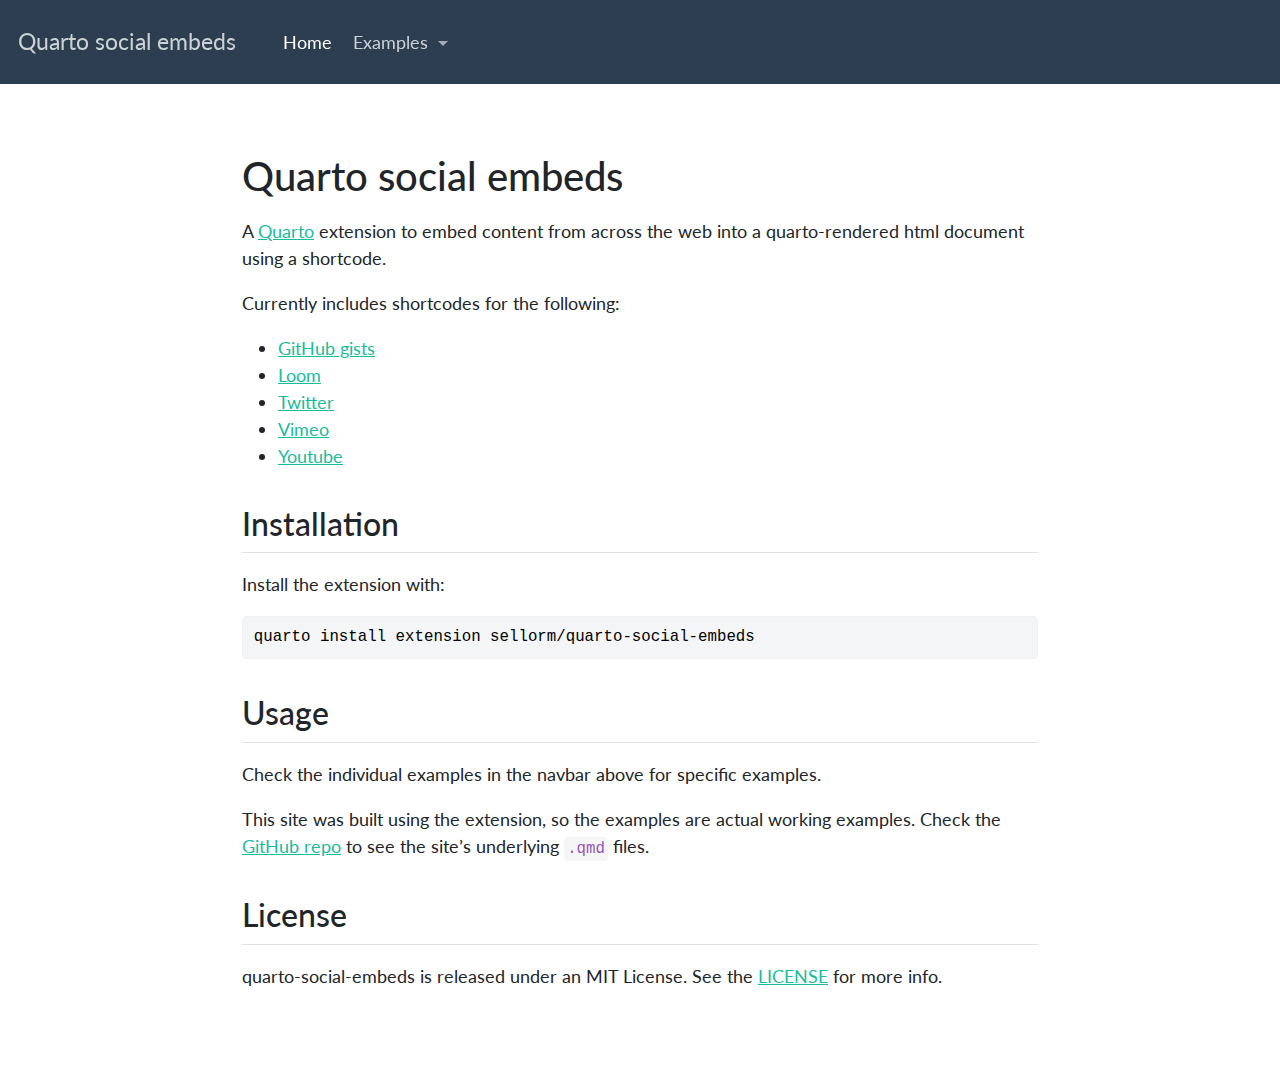
==== index.html @ ee484987 "Built site for gh-pages" ====
<!DOCTYPE html>
<html xmlns="http://www.w3.org/1999/xhtml" lang="en" xml:lang="en"><head>

<meta charset="utf-8">
<meta name="generator" content="quarto-1.2.269">

<meta name="viewport" content="width=device-width, initial-scale=1.0, user-scalable=yes">


<title>Quarto social embeds</title>
<style>
code{white-space: pre-wrap;}
span.smallcaps{font-variant: small-caps;}
div.columns{display: flex; gap: min(4vw, 1.5em);}
div.column{flex: auto; overflow-x: auto;}
div.hanging-indent{margin-left: 1.5em; text-indent: -1.5em;}
ul.task-list{list-style: none;}
ul.task-list li input[type="checkbox"] {
  width: 0.8em;
  margin: 0 0.8em 0.2em -1.6em;
  vertical-align: middle;
}
pre > code.sourceCode { white-space: pre; position: relative; }
pre > code.sourceCode > span { display: inline-block; line-height: 1.25; }
pre > code.sourceCode > span:empty { height: 1.2em; }
.sourceCode { overflow: visible; }
code.sourceCode > span { color: inherit; text-decoration: inherit; }
div.sourceCode { margin: 1em 0; }
pre.sourceCode { margin: 0; }
@media screen {
div.sourceCode { overflow: auto; }
}
@media print {
pre > code.sourceCode { white-space: pre-wrap; }
pre > code.sourceCode > span { text-indent: -5em; padding-left: 5em; }
}
pre.numberSource code
  { counter-reset: source-line 0; }
pre.numberSource code > span
  { position: relative; left: -4em; counter-increment: source-line; }
pre.numberSource code > span > a:first-child::before
  { content: counter(source-line);
    position: relative; left: -1em; text-align: right; vertical-align: baseline;
    border: none; display: inline-block;
    -webkit-touch-callout: none; -webkit-user-select: none;
    -khtml-user-select: none; -moz-user-select: none;
    -ms-user-select: none; user-select: none;
    padding: 0 4px; width: 4em;
    color: #aaaaaa;
  }
pre.numberSource { margin-left: 3em; border-left: 1px solid #aaaaaa;  padding-left: 4px; }
div.sourceCode
  {   }
@media screen {
pre > code.sourceCode > span > a:first-child::before { text-decoration: underline; }
}
code span.al { color: #ff0000; font-weight: bold; } /* Alert */
code span.an { color: #60a0b0; font-weight: bold; font-style: italic; } /* Annotation */
code span.at { color: #7d9029; } /* Attribute */
code span.bn { color: #40a070; } /* BaseN */
code span.bu { color: #008000; } /* BuiltIn */
code span.cf { color: #007020; font-weight: bold; } /* ControlFlow */
code span.ch { color: #4070a0; } /* Char */
code span.cn { color: #880000; } /* Constant */
code span.co { color: #60a0b0; font-style: italic; } /* Comment */
code span.cv { color: #60a0b0; font-weight: bold; font-style: italic; } /* CommentVar */
code span.do { color: #ba2121; font-style: italic; } /* Documentation */
code span.dt { color: #902000; } /* DataType */
code span.dv { color: #40a070; } /* DecVal */
code span.er { color: #ff0000; font-weight: bold; } /* Error */
code span.ex { } /* Extension */
code span.fl { color: #40a070; } /* Float */
code span.fu { color: #06287e; } /* Function */
code span.im { color: #008000; font-weight: bold; } /* Import */
code span.in { color: #60a0b0; font-weight: bold; font-style: italic; } /* Information */
code span.kw { color: #007020; font-weight: bold; } /* Keyword */
code span.op { color: #666666; } /* Operator */
code span.ot { color: #007020; } /* Other */
code span.pp { color: #bc7a00; } /* Preprocessor */
code span.sc { color: #4070a0; } /* SpecialChar */
code span.ss { color: #bb6688; } /* SpecialString */
code span.st { color: #4070a0; } /* String */
code span.va { color: #19177c; } /* Variable */
code span.vs { color: #4070a0; } /* VerbatimString */
code span.wa { color: #60a0b0; font-weight: bold; font-style: italic; } /* Warning */
</style>


<script src="site_libs/quarto-nav/quarto-nav.js"></script>
<script src="site_libs/quarto-nav/headroom.min.js"></script>
<script src="site_libs/clipboard/clipboard.min.js"></script>
<script src="site_libs/quarto-search/autocomplete.umd.js"></script>
<script src="site_libs/quarto-search/fuse.min.js"></script>
<script src="site_libs/quarto-search/quarto-search.js"></script>
<meta name="quarto:offset" content="./">
<script src="site_libs/quarto-html/quarto.js"></script>
<script src="site_libs/quarto-html/popper.min.js"></script>
<script src="site_libs/quarto-html/tippy.umd.min.js"></script>
<script src="site_libs/quarto-html/anchor.min.js"></script>
<link href="site_libs/quarto-html/tippy.css" rel="stylesheet">
<link href="site_libs/quarto-html/quarto-syntax-highlighting.css" rel="stylesheet" id="quarto-text-highlighting-styles">
<script src="site_libs/bootstrap/bootstrap.min.js"></script>
<link href="site_libs/bootstrap/bootstrap-icons.css" rel="stylesheet">
<link href="site_libs/bootstrap/bootstrap.min.css" rel="stylesheet" id="quarto-bootstrap" data-mode="light">
<script id="quarto-search-options" type="application/json">{
  "location": "navbar",
  "copy-button": false,
  "collapse-after": 3,
  "panel-placement": "end",
  "type": "overlay",
  "limit": 20,
  "language": {
    "search-no-results-text": "No results",
    "search-matching-documents-text": "matching documents",
    "search-copy-link-title": "Copy link to search",
    "search-hide-matches-text": "Hide additional matches",
    "search-more-match-text": "more match in this document",
    "search-more-matches-text": "more matches in this document",
    "search-clear-button-title": "Clear",
    "search-detached-cancel-button-title": "Cancel",
    "search-submit-button-title": "Submit"
  }
}</script>


<link rel="stylesheet" href="styles.css">
</head>

<body class="nav-fixed fullcontent">

<div id="quarto-search-results"></div>
  <header id="quarto-header" class="headroom fixed-top">
    <nav class="navbar navbar-expand-lg navbar-dark ">
      <div class="navbar-container container-fluid">
      <div class="navbar-brand-container">
    <a class="navbar-brand" href="./index.html">
    <span class="navbar-title">Quarto social embeds</span>
    </a>
  </div>
          <button class="navbar-toggler" type="button" data-bs-toggle="collapse" data-bs-target="#navbarCollapse" aria-controls="navbarCollapse" aria-expanded="false" aria-label="Toggle navigation" onclick="if (window.quartoToggleHeadroom) { window.quartoToggleHeadroom(); }">
  <span class="navbar-toggler-icon"></span>
</button>
          <div class="collapse navbar-collapse" id="navbarCollapse">
            <ul class="navbar-nav navbar-nav-scroll me-auto">
  <li class="nav-item">
    <a class="nav-link active" href="./index.html" aria-current="page">
 <span class="menu-text">Home</span></a>
  </li>  
  <li class="nav-item dropdown ">
    <a class="nav-link dropdown-toggle" href="#" id="nav-menu-examples" role="button" data-bs-toggle="dropdown" aria-expanded="false">
 <span class="menu-text">Examples</span>
    </a>
    <ul class="dropdown-menu" aria-labelledby="nav-menu-examples">    
        <li>
    <a class="dropdown-item" href="./examples/gists.html">
 <span class="dropdown-text">GitHub gists</span></a>
  </li>  
        <li>
    <a class="dropdown-item" href="./examples/loom.html">
 <span class="dropdown-text">Loom</span></a>
  </li>  
        <li>
    <a class="dropdown-item" href="./examples/twitter.html">
 <span class="dropdown-text">Twitter</span></a>
  </li>  
        <li>
    <a class="dropdown-item" href="./examples/vimeo.html">
 <span class="dropdown-text">Vimeo</span></a>
  </li>  
        <li>
    <a class="dropdown-item" href="./examples/youtube.html">
 <span class="dropdown-text">Youtube</span></a>
  </li>  
    </ul>
  </li>
</ul>
            <ul class="navbar-nav navbar-nav-scroll ms-auto">
  <li class="nav-item compact">
    <a class="nav-link" href="https://twitter.com/sellorm"><i class="bi bi-twitter" role="img" aria-label="sellorm Twitter">
</i> 
 <span class="menu-text"></span></a>
  </li>  
  <li class="nav-item compact">
    <a class="nav-link" href="https://github.com/sellorm/quarto-social-embeds"><i class="bi bi-github" role="img" aria-label="GitHub">
</i> 
 <span class="menu-text"></span></a>
  </li>  
</ul>
              <div id="quarto-search" class="" title="Search"></div>
          </div> <!-- /navcollapse -->
      </div> <!-- /container-fluid -->
    </nav>
</header>
<!-- content -->
<div id="quarto-content" class="quarto-container page-columns page-rows-contents page-layout-article page-navbar">
<!-- sidebar -->
<!-- margin-sidebar -->
    
<!-- main -->
<main class="content" id="quarto-document-content">



<section id="quarto-social-embeds" class="level1">
<h1>Quarto social embeds</h1>
<p>A <a href="https://quarto.org">Quarto</a> extension to embed content from across the web into a quarto-rendered html document using a shortcode.</p>
<p>Currently includes shortcodes for the following:</p>
<ul>
<li><a href="./examples/gists.html">GitHub gists</a></li>
<li><a href="./examples/loom.html">Loom</a></li>
<li><a href="./examples/twitter.html">Twitter</a></li>
<li><a href="./examples/vimeo.html">Vimeo</a></li>
<li><a href="./examples/youtube.html">Youtube</a></li>
</ul>
<section id="installation" class="level2">
<h2 class="anchored" data-anchor-id="installation">Installation</h2>
<p>Install the extension with:</p>
<div class="sourceCode" id="cb1"><pre class="sourceCode bash code-with-copy"><code class="sourceCode bash"><span id="cb1-1"><a href="#cb1-1" aria-hidden="true" tabindex="-1"></a><span class="ex">quarto</span> install extension sellorm/quarto-social-embeds</span></code><button title="Copy to Clipboard" class="code-copy-button"><i class="bi"></i></button></pre></div>
</section>
<section id="usage" class="level2">
<h2 class="anchored" data-anchor-id="usage">Usage</h2>
<p>Check the individual examples in the navbar above for specific examples.</p>
<p>This site was built using the extension, so the examples are actual working examples. Check the <a href="https://quarto.org/sellorm/quarto-social-embeds">GitHub repo</a> to see the site’s underlying <code>.qmd</code> files.</p>
</section>
<section id="license" class="level2">
<h2 class="anchored" data-anchor-id="license">License</h2>
<p>quarto-social-embeds is released under an MIT License. See the <a href="https://github.com/sellorm/quarto-social-embeds/blob/main/LICENSE">LICENSE</a> for more info.</p>


</section>
</section>

</main> <!-- /main -->
<script id="quarto-html-after-body" type="application/javascript">
window.document.addEventListener("DOMContentLoaded", function (event) {
  const toggleBodyColorMode = (bsSheetEl) => {
    const mode = bsSheetEl.getAttribute("data-mode");
    const bodyEl = window.document.querySelector("body");
    if (mode === "dark") {
      bodyEl.classList.add("quarto-dark");
      bodyEl.classList.remove("quarto-light");
    } else {
      bodyEl.classList.add("quarto-light");
      bodyEl.classList.remove("quarto-dark");
    }
  }
  const toggleBodyColorPrimary = () => {
    const bsSheetEl = window.document.querySelector("link#quarto-bootstrap");
    if (bsSheetEl) {
      toggleBodyColorMode(bsSheetEl);
    }
  }
  toggleBodyColorPrimary();  
  const icon = "";
  const anchorJS = new window.AnchorJS();
  anchorJS.options = {
    placement: 'right',
    icon: icon
  };
  anchorJS.add('.anchored');
  const clipboard = new window.ClipboardJS('.code-copy-button', {
    target: function(trigger) {
      return trigger.previousElementSibling;
    }
  });
  clipboard.on('success', function(e) {
    // button target
    const button = e.trigger;
    // don't keep focus
    button.blur();
    // flash "checked"
    button.classList.add('code-copy-button-checked');
    var currentTitle = button.getAttribute("title");
    button.setAttribute("title", "Copied!");
    let tooltip;
    if (window.bootstrap) {
      button.setAttribute("data-bs-toggle", "tooltip");
      button.setAttribute("data-bs-placement", "left");
      button.setAttribute("data-bs-title", "Copied!");
      tooltip = new bootstrap.Tooltip(button, 
        { trigger: "manual", 
          customClass: "code-copy-button-tooltip",
          offset: [0, -8]});
      tooltip.show();    
    }
    setTimeout(function() {
      if (tooltip) {
        tooltip.hide();
        button.removeAttribute("data-bs-title");
        button.removeAttribute("data-bs-toggle");
        button.removeAttribute("data-bs-placement");
      }
      button.setAttribute("title", currentTitle);
      button.classList.remove('code-copy-button-checked');
    }, 1000);
    // clear code selection
    e.clearSelection();
  });
  function tippyHover(el, contentFn) {
    const config = {
      allowHTML: true,
      content: contentFn,
      maxWidth: 500,
      delay: 100,
      arrow: false,
      appendTo: function(el) {
          return el.parentElement;
      },
      interactive: true,
      interactiveBorder: 10,
      theme: 'quarto',
      placement: 'bottom-start'
    };
    window.tippy(el, config); 
  }
  const noterefs = window.document.querySelectorAll('a[role="doc-noteref"]');
  for (var i=0; i<noterefs.length; i++) {
    const ref = noterefs[i];
    tippyHover(ref, function() {
      // use id or data attribute instead here
      let href = ref.getAttribute('data-footnote-href') || ref.getAttribute('href');
      try { href = new URL(href).hash; } catch {}
      const id = href.replace(/^#\/?/, "");
      const note = window.document.getElementById(id);
      return note.innerHTML;
    });
  }
  const findCites = (el) => {
    const parentEl = el.parentElement;
    if (parentEl) {
      const cites = parentEl.dataset.cites;
      if (cites) {
        return {
          el,
          cites: cites.split(' ')
        };
      } else {
        return findCites(el.parentElement)
      }
    } else {
      return undefined;
    }
  };
  var bibliorefs = window.document.querySelectorAll('a[role="doc-biblioref"]');
  for (var i=0; i<bibliorefs.length; i++) {
    const ref = bibliorefs[i];
    const citeInfo = findCites(ref);
    if (citeInfo) {
      tippyHover(citeInfo.el, function() {
        var popup = window.document.createElement('div');
        citeInfo.cites.forEach(function(cite) {
          var citeDiv = window.document.createElement('div');
          citeDiv.classList.add('hanging-indent');
          citeDiv.classList.add('csl-entry');
          var biblioDiv = window.document.getElementById('ref-' + cite);
          if (biblioDiv) {
            citeDiv.innerHTML = biblioDiv.innerHTML;
          }
          popup.appendChild(citeDiv);
        });
        return popup.innerHTML;
      });
    }
  }
});
</script>
</div> <!-- /content -->



</body></html>
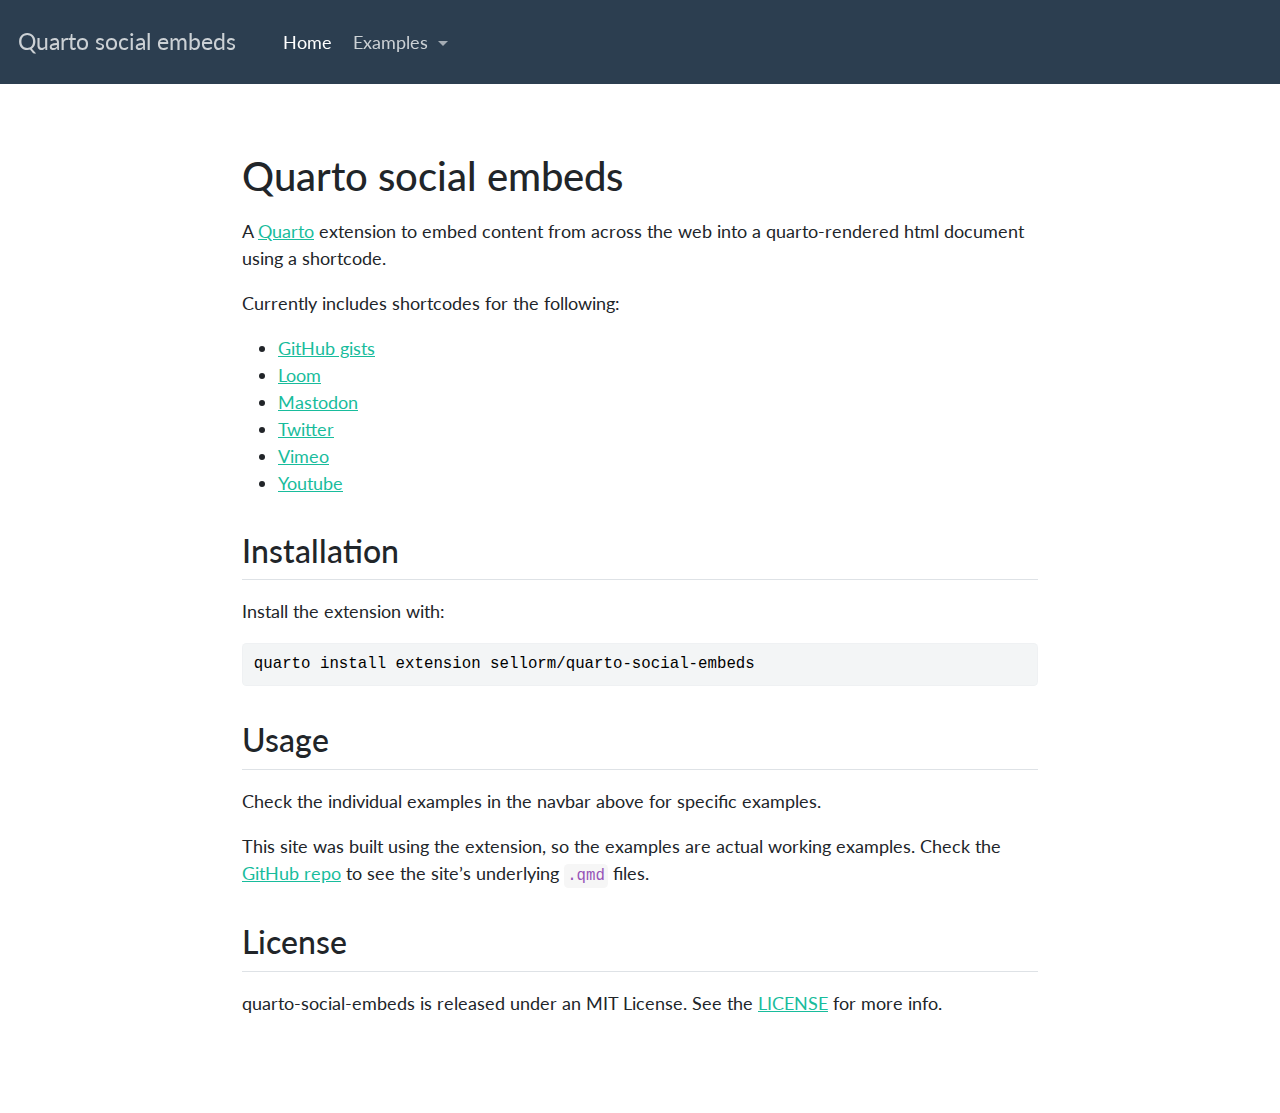
==== commit 8caac051: "Built site for gh-pages" ====
--- a/index.html
+++ b/index.html
@@ -2,7 +2,7 @@
 <html xmlns="http://www.w3.org/1999/xhtml" lang="en" xml:lang="en"><head>
 
 <meta charset="utf-8">
-<meta name="generator" content="quarto-1.2.269">
+<meta name="generator" content="quarto-1.2.280">
 
 <meta name="viewport" content="width=device-width, initial-scale=1.0, user-scalable=yes">
 
@@ -160,6 +160,10 @@
  <span class="dropdown-text">Loom</span></a>
   </li>  
         <li>
+    <a class="dropdown-item" href="./examples/mastodon.html">
+ <span class="dropdown-text">Mastodon</span></a>
+  </li>  
+        <li>
     <a class="dropdown-item" href="./examples/twitter.html">
  <span class="dropdown-text">Twitter</span></a>
   </li>  
@@ -176,7 +180,7 @@
 </ul>
             <ul class="navbar-nav navbar-nav-scroll ms-auto">
   <li class="nav-item compact">
-    <a class="nav-link" href="https://twitter.com/sellorm"><i class="bi bi-twitter" role="img" aria-label="sellorm Twitter">
+    <a class="nav-link" href="https://mastodon.social/@sellorm"><i class="bi bi-mastodon" role="img" aria-label="sellorm Mastodon">
 </i> 
  <span class="menu-text"></span></a>
   </li>  
@@ -208,6 +212,7 @@
 <ul>
 <li><a href="./examples/gists.html">GitHub gists</a></li>
 <li><a href="./examples/loom.html">Loom</a></li>
+<li><a href="./examples/mastodon.html">Mastodon</a></li>
 <li><a href="./examples/twitter.html">Twitter</a></li>
 <li><a href="./examples/vimeo.html">Vimeo</a></li>
 <li><a href="./examples/youtube.html">Youtube</a></li>
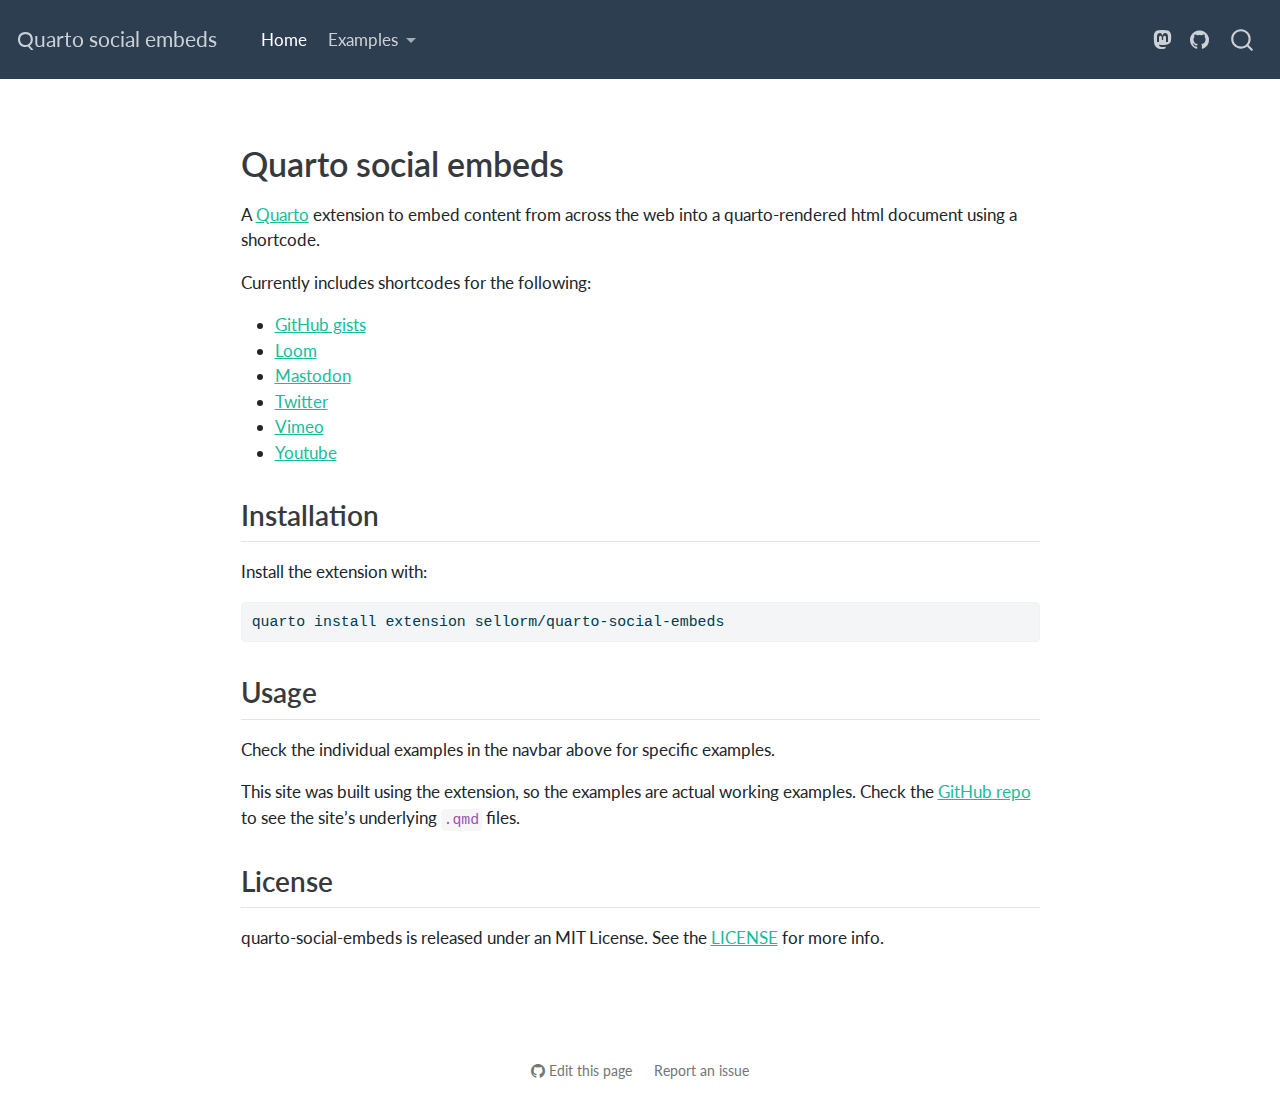
==== commit bcd461a3: "Built site for gh-pages" ====
--- a/index.html
+++ b/index.html
@@ -2,7 +2,7 @@
 <html xmlns="http://www.w3.org/1999/xhtml" lang="en" xml:lang="en"><head>
 
 <meta charset="utf-8">
-<meta name="generator" content="quarto-1.2.280">
+<meta name="generator" content="quarto-1.3.450">
 
 <meta name="viewport" content="width=device-width, initial-scale=1.0, user-scalable=yes">
 
@@ -17,9 +17,10 @@
 ul.task-list{list-style: none;}
 ul.task-list li input[type="checkbox"] {
   width: 0.8em;
-  margin: 0 0.8em 0.2em -1.6em;
+  margin: 0 0.8em 0.2em -1em; /* quarto-specific, see https://github.com/quarto-dev/quarto-cli/issues/4556 */ 
   vertical-align: middle;
 }
+/* CSS for syntax highlighting */
 pre > code.sourceCode { white-space: pre; position: relative; }
 pre > code.sourceCode > span { display: inline-block; line-height: 1.25; }
 pre > code.sourceCode > span:empty { height: 1.2em; }
@@ -46,43 +47,13 @@
     -khtml-user-select: none; -moz-user-select: none;
     -ms-user-select: none; user-select: none;
     padding: 0 4px; width: 4em;
-    color: #aaaaaa;
-  }
-pre.numberSource { margin-left: 3em; border-left: 1px solid #aaaaaa;  padding-left: 4px; }
+  }
+pre.numberSource { margin-left: 3em;  padding-left: 4px; }
 div.sourceCode
   {   }
 @media screen {
 pre > code.sourceCode > span > a:first-child::before { text-decoration: underline; }
 }
-code span.al { color: #ff0000; font-weight: bold; } /* Alert */
-code span.an { color: #60a0b0; font-weight: bold; font-style: italic; } /* Annotation */
-code span.at { color: #7d9029; } /* Attribute */
-code span.bn { color: #40a070; } /* BaseN */
-code span.bu { color: #008000; } /* BuiltIn */
-code span.cf { color: #007020; font-weight: bold; } /* ControlFlow */
-code span.ch { color: #4070a0; } /* Char */
-code span.cn { color: #880000; } /* Constant */
-code span.co { color: #60a0b0; font-style: italic; } /* Comment */
-code span.cv { color: #60a0b0; font-weight: bold; font-style: italic; } /* CommentVar */
-code span.do { color: #ba2121; font-style: italic; } /* Documentation */
-code span.dt { color: #902000; } /* DataType */
-code span.dv { color: #40a070; } /* DecVal */
-code span.er { color: #ff0000; font-weight: bold; } /* Error */
-code span.ex { } /* Extension */
-code span.fl { color: #40a070; } /* Float */
-code span.fu { color: #06287e; } /* Function */
-code span.im { color: #008000; font-weight: bold; } /* Import */
-code span.in { color: #60a0b0; font-weight: bold; font-style: italic; } /* Information */
-code span.kw { color: #007020; font-weight: bold; } /* Keyword */
-code span.op { color: #666666; } /* Operator */
-code span.ot { color: #007020; } /* Other */
-code span.pp { color: #bc7a00; } /* Preprocessor */
-code span.sc { color: #4070a0; } /* SpecialChar */
-code span.ss { color: #bb6688; } /* SpecialString */
-code span.st { color: #4070a0; } /* String */
-code span.va { color: #19177c; } /* Variable */
-code span.vs { color: #4070a0; } /* VerbatimString */
-code span.wa { color: #60a0b0; font-weight: bold; font-style: italic; } /* Warning */
 </style>
 
 
@@ -118,7 +89,8 @@
     "search-more-matches-text": "more matches in this document",
     "search-clear-button-title": "Clear",
     "search-detached-cancel-button-title": "Cancel",
-    "search-submit-button-title": "Submit"
+    "search-submit-button-title": "Submit",
+    "search-label": "Search"
   }
 }</script>
 
@@ -137,42 +109,43 @@
     <span class="navbar-title">Quarto social embeds</span>
     </a>
   </div>
+            <div id="quarto-search" class="" title="Search"></div>
           <button class="navbar-toggler" type="button" data-bs-toggle="collapse" data-bs-target="#navbarCollapse" aria-controls="navbarCollapse" aria-expanded="false" aria-label="Toggle navigation" onclick="if (window.quartoToggleHeadroom) { window.quartoToggleHeadroom(); }">
   <span class="navbar-toggler-icon"></span>
 </button>
           <div class="collapse navbar-collapse" id="navbarCollapse">
             <ul class="navbar-nav navbar-nav-scroll me-auto">
   <li class="nav-item">
-    <a class="nav-link active" href="./index.html" aria-current="page">
+    <a class="nav-link active" href="./index.html" rel="" target="" aria-current="page">
  <span class="menu-text">Home</span></a>
   </li>  
   <li class="nav-item dropdown ">
-    <a class="nav-link dropdown-toggle" href="#" id="nav-menu-examples" role="button" data-bs-toggle="dropdown" aria-expanded="false">
+    <a class="nav-link dropdown-toggle" href="#" id="nav-menu-examples" role="button" data-bs-toggle="dropdown" aria-expanded="false" rel="" target="">
  <span class="menu-text">Examples</span>
     </a>
     <ul class="dropdown-menu" aria-labelledby="nav-menu-examples">    
         <li>
-    <a class="dropdown-item" href="./examples/gists.html">
+    <a class="dropdown-item" href="./examples/gists.html" rel="" target="">
  <span class="dropdown-text">GitHub gists</span></a>
   </li>  
         <li>
-    <a class="dropdown-item" href="./examples/loom.html">
+    <a class="dropdown-item" href="./examples/loom.html" rel="" target="">
  <span class="dropdown-text">Loom</span></a>
   </li>  
         <li>
-    <a class="dropdown-item" href="./examples/mastodon.html">
+    <a class="dropdown-item" href="./examples/mastodon.html" rel="" target="">
  <span class="dropdown-text">Mastodon</span></a>
   </li>  
         <li>
-    <a class="dropdown-item" href="./examples/twitter.html">
+    <a class="dropdown-item" href="./examples/twitter.html" rel="" target="">
  <span class="dropdown-text">Twitter</span></a>
   </li>  
         <li>
-    <a class="dropdown-item" href="./examples/vimeo.html">
+    <a class="dropdown-item" href="./examples/vimeo.html" rel="" target="">
  <span class="dropdown-text">Vimeo</span></a>
   </li>  
         <li>
-    <a class="dropdown-item" href="./examples/youtube.html">
+    <a class="dropdown-item" href="./examples/youtube.html" rel="" target="">
  <span class="dropdown-text">Youtube</span></a>
   </li>  
     </ul>
@@ -180,17 +153,18 @@
 </ul>
             <ul class="navbar-nav navbar-nav-scroll ms-auto">
   <li class="nav-item compact">
-    <a class="nav-link" href="https://mastodon.social/@sellorm"><i class="bi bi-mastodon" role="img" aria-label="sellorm Mastodon">
+    <a class="nav-link" href="https://mastodon.social/@sellorm" rel="" target=""><i class="bi bi-mastodon" role="img" aria-label="sellorm Mastodon">
 </i> 
  <span class="menu-text"></span></a>
   </li>  
   <li class="nav-item compact">
-    <a class="nav-link" href="https://github.com/sellorm/quarto-social-embeds"><i class="bi bi-github" role="img" aria-label="GitHub">
+    <a class="nav-link" href="https://github.com/sellorm/quarto-social-embeds" rel="" target=""><i class="bi bi-github" role="img" aria-label="GitHub">
 </i> 
  <span class="menu-text"></span></a>
   </li>  
 </ul>
-              <div id="quarto-search" class="" title="Search"></div>
+            <div class="quarto-navbar-tools">
+</div>
           </div> <!-- /navcollapse -->
       </div> <!-- /container-fluid -->
     </nav>
@@ -263,9 +237,23 @@
     icon: icon
   };
   anchorJS.add('.anchored');
+  const isCodeAnnotation = (el) => {
+    for (const clz of el.classList) {
+      if (clz.startsWith('code-annotation-')) {                     
+        return true;
+      }
+    }
+    return false;
+  }
   const clipboard = new window.ClipboardJS('.code-copy-button', {
-    target: function(trigger) {
-      return trigger.previousElementSibling;
+    text: function(trigger) {
+      const codeEl = trigger.previousElementSibling.cloneNode(true);
+      for (const childEl of codeEl.children) {
+        if (isCodeAnnotation(childEl)) {
+          childEl.remove();
+        }
+      }
+      return codeEl.innerText;
     }
   });
   clipboard.on('success', function(e) {
@@ -330,6 +318,92 @@
       return note.innerHTML;
     });
   }
+      let selectedAnnoteEl;
+      const selectorForAnnotation = ( cell, annotation) => {
+        let cellAttr = 'data-code-cell="' + cell + '"';
+        let lineAttr = 'data-code-annotation="' +  annotation + '"';
+        const selector = 'span[' + cellAttr + '][' + lineAttr + ']';
+        return selector;
+      }
+      const selectCodeLines = (annoteEl) => {
+        const doc = window.document;
+        const targetCell = annoteEl.getAttribute("data-target-cell");
+        const targetAnnotation = annoteEl.getAttribute("data-target-annotation");
+        const annoteSpan = window.document.querySelector(selectorForAnnotation(targetCell, targetAnnotation));
+        const lines = annoteSpan.getAttribute("data-code-lines").split(",");
+        const lineIds = lines.map((line) => {
+          return targetCell + "-" + line;
+        })
+        let top = null;
+        let height = null;
+        let parent = null;
+        if (lineIds.length > 0) {
+            //compute the position of the single el (top and bottom and make a div)
+            const el = window.document.getElementById(lineIds[0]);
+            top = el.offsetTop;
+            height = el.offsetHeight;
+            parent = el.parentElement.parentElement;
+          if (lineIds.length > 1) {
+            const lastEl = window.document.getElementById(lineIds[lineIds.length - 1]);
+            const bottom = lastEl.offsetTop + lastEl.offsetHeight;
+            height = bottom - top;
+          }
+          if (top !== null && height !== null && parent !== null) {
+            // cook up a div (if necessary) and position it 
+            let div = window.document.getElementById("code-annotation-line-highlight");
+            if (div === null) {
+              div = window.document.createElement("div");
+              div.setAttribute("id", "code-annotation-line-highlight");
+              div.style.position = 'absolute';
+              parent.appendChild(div);
+            }
+            div.style.top = top - 2 + "px";
+            div.style.height = height + 4 + "px";
+            let gutterDiv = window.document.getElementById("code-annotation-line-highlight-gutter");
+            if (gutterDiv === null) {
+              gutterDiv = window.document.createElement("div");
+              gutterDiv.setAttribute("id", "code-annotation-line-highlight-gutter");
+              gutterDiv.style.position = 'absolute';
+              const codeCell = window.document.getElementById(targetCell);
+              const gutter = codeCell.querySelector('.code-annotation-gutter');
+              gutter.appendChild(gutterDiv);
+            }
+            gutterDiv.style.top = top - 2 + "px";
+            gutterDiv.style.height = height + 4 + "px";
+          }
+          selectedAnnoteEl = annoteEl;
+        }
+      };
+      const unselectCodeLines = () => {
+        const elementsIds = ["code-annotation-line-highlight", "code-annotation-line-highlight-gutter"];
+        elementsIds.forEach((elId) => {
+          const div = window.document.getElementById(elId);
+          if (div) {
+            div.remove();
+          }
+        });
+        selectedAnnoteEl = undefined;
+      };
+      // Attach click handler to the DT
+      const annoteDls = window.document.querySelectorAll('dt[data-target-cell]');
+      for (const annoteDlNode of annoteDls) {
+        annoteDlNode.addEventListener('click', (event) => {
+          const clickedEl = event.target;
+          if (clickedEl !== selectedAnnoteEl) {
+            unselectCodeLines();
+            const activeEl = window.document.querySelector('dt[data-target-cell].code-annotation-active');
+            if (activeEl) {
+              activeEl.classList.remove('code-annotation-active');
+            }
+            selectCodeLines(clickedEl);
+            clickedEl.classList.add('code-annotation-active');
+          } else {
+            // Unselect the line
+            unselectCodeLines();
+            clickedEl.classList.remove('code-annotation-active');
+          }
+        });
+      }
   const findCites = (el) => {
     const parentEl = el.parentElement;
     if (parentEl) {
@@ -373,4 +447,4 @@
 
 
 
-</body></html>+<footer class="footer"><div class="nav-footer"><div class="nav-footer-center"><div class="toc-actions"><div><i class="bi bi-github"></i></div><div class="action-links"><p><a href="https://github.com/sellorm/quarto-social-embeds/edit/main/index.qmd" class="toc-action">Edit this page</a></p><p><a href="https://github.com/sellorm/quarto-social-embeds/issues/new" class="toc-action">Report an issue</a></p></div></div></div></div></footer></body></html>--- a/site_libs/quarto-html/quarto-syntax-highlighting.css
+++ b/site_libs/quarto-html/quarto-syntax-highlighting.css
@@ -0,0 +1,203 @@
+/* quarto syntax highlight colors */
+:root {
+  --quarto-hl-ot-color: #003B4F;
+  --quarto-hl-at-color: #657422;
+  --quarto-hl-ss-color: #20794D;
+  --quarto-hl-an-color: #5E5E5E;
+  --quarto-hl-fu-color: #4758AB;
+  --quarto-hl-st-color: #20794D;
+  --quarto-hl-cf-color: #003B4F;
+  --quarto-hl-op-color: #5E5E5E;
+  --quarto-hl-er-color: #AD0000;
+  --quarto-hl-bn-color: #AD0000;
+  --quarto-hl-al-color: #AD0000;
+  --quarto-hl-va-color: #111111;
+  --quarto-hl-bu-color: inherit;
+  --quarto-hl-ex-color: inherit;
+  --quarto-hl-pp-color: #AD0000;
+  --quarto-hl-in-color: #5E5E5E;
+  --quarto-hl-vs-color: #20794D;
+  --quarto-hl-wa-color: #5E5E5E;
+  --quarto-hl-do-color: #5E5E5E;
+  --quarto-hl-im-color: #00769E;
+  --quarto-hl-ch-color: #20794D;
+  --quarto-hl-dt-color: #AD0000;
+  --quarto-hl-fl-color: #AD0000;
+  --quarto-hl-co-color: #5E5E5E;
+  --quarto-hl-cv-color: #5E5E5E;
+  --quarto-hl-cn-color: #8f5902;
+  --quarto-hl-sc-color: #5E5E5E;
+  --quarto-hl-dv-color: #AD0000;
+  --quarto-hl-kw-color: #003B4F;
+}
+
+/* other quarto variables */
+:root {
+  --quarto-font-monospace: SFMono-Regular, Menlo, Monaco, Consolas, "Liberation Mono", "Courier New", monospace;
+}
+
+pre > code.sourceCode > span {
+  color: #003B4F;
+}
+
+code span {
+  color: #003B4F;
+}
+
+code.sourceCode > span {
+  color: #003B4F;
+}
+
+div.sourceCode,
+div.sourceCode pre.sourceCode {
+  color: #003B4F;
+}
+
+code span.ot {
+  color: #003B4F;
+  font-style: inherit;
+}
+
+code span.at {
+  color: #657422;
+  font-style: inherit;
+}
+
+code span.ss {
+  color: #20794D;
+  font-style: inherit;
+}
+
+code span.an {
+  color: #5E5E5E;
+  font-style: inherit;
+}
+
+code span.fu {
+  color: #4758AB;
+  font-style: inherit;
+}
+
+code span.st {
+  color: #20794D;
+  font-style: inherit;
+}
+
+code span.cf {
+  color: #003B4F;
+  font-style: inherit;
+}
+
+code span.op {
+  color: #5E5E5E;
+  font-style: inherit;
+}
+
+code span.er {
+  color: #AD0000;
+  font-style: inherit;
+}
+
+code span.bn {
+  color: #AD0000;
+  font-style: inherit;
+}
+
+code span.al {
+  color: #AD0000;
+  font-style: inherit;
+}
+
+code span.va {
+  color: #111111;
+  font-style: inherit;
+}
+
+code span.bu {
+  font-style: inherit;
+}
+
+code span.ex {
+  font-style: inherit;
+}
+
+code span.pp {
+  color: #AD0000;
+  font-style: inherit;
+}
+
+code span.in {
+  color: #5E5E5E;
+  font-style: inherit;
+}
+
+code span.vs {
+  color: #20794D;
+  font-style: inherit;
+}
+
+code span.wa {
+  color: #5E5E5E;
+  font-style: italic;
+}
+
+code span.do {
+  color: #5E5E5E;
+  font-style: italic;
+}
+
+code span.im {
+  color: #00769E;
+  font-style: inherit;
+}
+
+code span.ch {
+  color: #20794D;
+  font-style: inherit;
+}
+
+code span.dt {
+  color: #AD0000;
+  font-style: inherit;
+}
+
+code span.fl {
+  color: #AD0000;
+  font-style: inherit;
+}
+
+code span.co {
+  color: #5E5E5E;
+  font-style: inherit;
+}
+
+code span.cv {
+  color: #5E5E5E;
+  font-style: italic;
+}
+
+code span.cn {
+  color: #8f5902;
+  font-style: inherit;
+}
+
+code span.sc {
+  color: #5E5E5E;
+  font-style: inherit;
+}
+
+code span.dv {
+  color: #AD0000;
+  font-style: inherit;
+}
+
+code span.kw {
+  color: #003B4F;
+  font-style: inherit;
+}
+
+.prevent-inlining {
+  content: "</";
+}
+
+/*# sourceMappingURL=debc5d5d77c3f9108843748ff7464032.css.map */
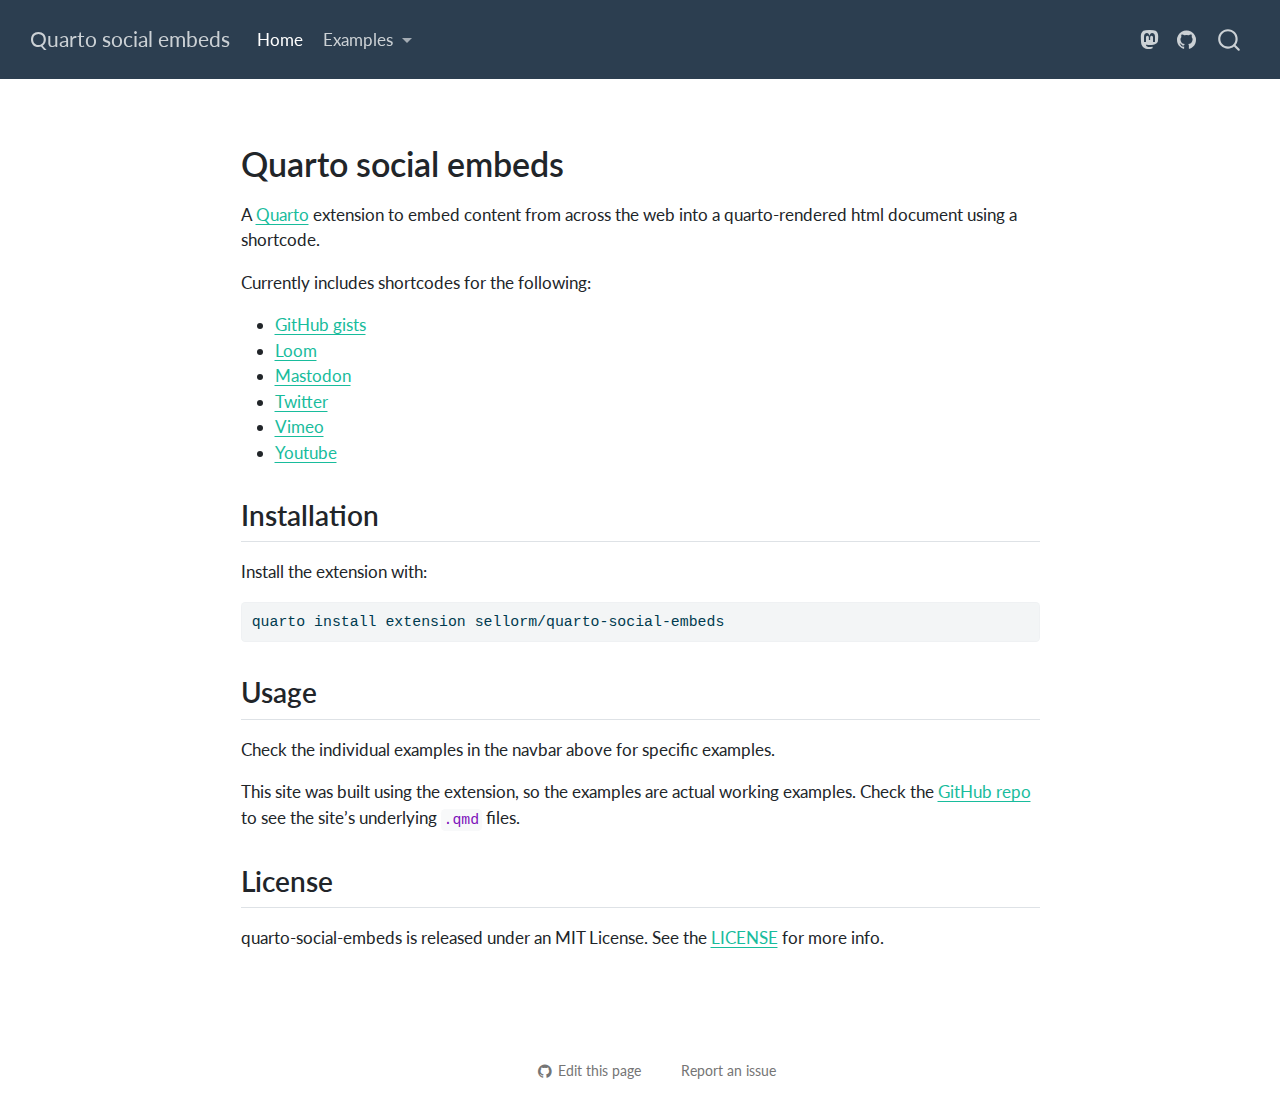
==== commit b20cfec4: "Built site for gh-pages" ====
--- a/index.html
+++ b/index.html
@@ -2,7 +2,7 @@
 <html xmlns="http://www.w3.org/1999/xhtml" lang="en" xml:lang="en"><head>
 
 <meta charset="utf-8">
-<meta name="generator" content="quarto-1.3.450">
+<meta name="generator" content="quarto-1.4.551">
 
 <meta name="viewport" content="width=device-width, initial-scale=1.0, user-scalable=yes">
 
@@ -22,7 +22,7 @@
 }
 /* CSS for syntax highlighting */
 pre > code.sourceCode { white-space: pre; position: relative; }
-pre > code.sourceCode > span { display: inline-block; line-height: 1.25; }
+pre > code.sourceCode > span { line-height: 1.25; }
 pre > code.sourceCode > span:empty { height: 1.2em; }
 .sourceCode { overflow: visible; }
 code.sourceCode > span { color: inherit; text-decoration: inherit; }
@@ -79,7 +79,13 @@
   "collapse-after": 3,
   "panel-placement": "end",
   "type": "overlay",
-  "limit": 20,
+  "limit": 50,
+  "keyboard-shortcut": [
+    "f",
+    "/",
+    "s"
+  ],
+  "show-item-context": false,
   "language": {
     "search-no-results-text": "No results",
     "search-matching-documents-text": "matching documents",
@@ -88,6 +94,7 @@
     "search-more-match-text": "more match in this document",
     "search-more-matches-text": "more matches in this document",
     "search-clear-button-title": "Clear",
+    "search-text-placeholder": "",
     "search-detached-cancel-button-title": "Cancel",
     "search-submit-button-title": "Submit",
     "search-label": "Search"
@@ -102,9 +109,9 @@
 
 <div id="quarto-search-results"></div>
   <header id="quarto-header" class="headroom fixed-top">
-    <nav class="navbar navbar-expand-lg navbar-dark ">
+    <nav class="navbar navbar-expand-lg " data-bs-theme="dark">
       <div class="navbar-container container-fluid">
-      <div class="navbar-brand-container">
+      <div class="navbar-brand-container mx-auto">
     <a class="navbar-brand" href="./index.html">
     <span class="navbar-title">Quarto social embeds</span>
     </a>
@@ -116,36 +123,36 @@
           <div class="collapse navbar-collapse" id="navbarCollapse">
             <ul class="navbar-nav navbar-nav-scroll me-auto">
   <li class="nav-item">
-    <a class="nav-link active" href="./index.html" rel="" target="" aria-current="page">
- <span class="menu-text">Home</span></a>
+    <a class="nav-link active" href="./index.html" aria-current="page"> 
+<span class="menu-text">Home</span></a>
   </li>  
   <li class="nav-item dropdown ">
-    <a class="nav-link dropdown-toggle" href="#" id="nav-menu-examples" role="button" data-bs-toggle="dropdown" aria-expanded="false" rel="" target="">
+    <a class="nav-link dropdown-toggle" href="#" id="nav-menu-examples" role="button" data-bs-toggle="dropdown" aria-expanded="false">
  <span class="menu-text">Examples</span>
     </a>
     <ul class="dropdown-menu" aria-labelledby="nav-menu-examples">    
         <li>
-    <a class="dropdown-item" href="./examples/gists.html" rel="" target="">
+    <a class="dropdown-item" href="./examples/gists.html">
  <span class="dropdown-text">GitHub gists</span></a>
   </li>  
         <li>
-    <a class="dropdown-item" href="./examples/loom.html" rel="" target="">
+    <a class="dropdown-item" href="./examples/loom.html">
  <span class="dropdown-text">Loom</span></a>
   </li>  
         <li>
-    <a class="dropdown-item" href="./examples/mastodon.html" rel="" target="">
+    <a class="dropdown-item" href="./examples/mastodon.html">
  <span class="dropdown-text">Mastodon</span></a>
   </li>  
         <li>
-    <a class="dropdown-item" href="./examples/twitter.html" rel="" target="">
+    <a class="dropdown-item" href="./examples/twitter.html">
  <span class="dropdown-text">Twitter</span></a>
   </li>  
         <li>
-    <a class="dropdown-item" href="./examples/vimeo.html" rel="" target="">
+    <a class="dropdown-item" href="./examples/vimeo.html">
  <span class="dropdown-text">Vimeo</span></a>
   </li>  
         <li>
-    <a class="dropdown-item" href="./examples/youtube.html" rel="" target="">
+    <a class="dropdown-item" href="./examples/youtube.html">
  <span class="dropdown-text">Youtube</span></a>
   </li>  
     </ul>
@@ -153,19 +160,19 @@
 </ul>
             <ul class="navbar-nav navbar-nav-scroll ms-auto">
   <li class="nav-item compact">
-    <a class="nav-link" href="https://mastodon.social/@sellorm" rel="" target=""><i class="bi bi-mastodon" role="img" aria-label="sellorm Mastodon">
+    <a class="nav-link" href="https://mastodon.social/@sellorm"> <i class="bi bi-mastodon" role="img" aria-label="sellorm Mastodon">
 </i> 
- <span class="menu-text"></span></a>
+<span class="menu-text"></span></a>
   </li>  
   <li class="nav-item compact">
-    <a class="nav-link" href="https://github.com/sellorm/quarto-social-embeds" rel="" target=""><i class="bi bi-github" role="img" aria-label="GitHub">
+    <a class="nav-link" href="https://github.com/sellorm/quarto-social-embeds"> <i class="bi bi-github" role="img" aria-label="GitHub">
 </i> 
- <span class="menu-text"></span></a>
+<span class="menu-text"></span></a>
   </li>  
 </ul>
-            <div class="quarto-navbar-tools">
+          </div> <!-- /navcollapse -->
+          <div class="quarto-navbar-tools">
 </div>
-          </div> <!-- /navcollapse -->
       </div> <!-- /container-fluid -->
     </nav>
 </header>
@@ -176,6 +183,7 @@
     
 <!-- main -->
 <main class="content" id="quarto-document-content">
+
 
 
 
@@ -289,10 +297,27 @@
     // clear code selection
     e.clearSelection();
   });
-  function tippyHover(el, contentFn) {
+    var localhostRegex = new RegExp(/^(?:http|https):\/\/localhost\:?[0-9]*\//);
+    var mailtoRegex = new RegExp(/^mailto:/);
+      var filterRegex = new RegExp("https:\/\/quarto-social-embeds\.sellorm\.com");
+    var isInternal = (href) => {
+        return filterRegex.test(href) || localhostRegex.test(href) || mailtoRegex.test(href);
+    }
+    // Inspect non-navigation links and adorn them if external
+ 	var links = window.document.querySelectorAll('a[href]:not(.nav-link):not(.navbar-brand):not(.toc-action):not(.sidebar-link):not(.sidebar-item-toggle):not(.pagination-link):not(.no-external):not([aria-hidden]):not(.dropdown-item):not(.quarto-navigation-tool)');
+    for (var i=0; i<links.length; i++) {
+      const link = links[i];
+      if (!isInternal(link.href)) {
+        // undo the damage that might have been done by quarto-nav.js in the case of
+        // links that we want to consider external
+        if (link.dataset.originalHref !== undefined) {
+          link.href = link.dataset.originalHref;
+        }
+      }
+    }
+  function tippyHover(el, contentFn, onTriggerFn, onUntriggerFn) {
     const config = {
       allowHTML: true,
-      content: contentFn,
       maxWidth: 500,
       delay: 100,
       arrow: false,
@@ -302,8 +327,17 @@
       interactive: true,
       interactiveBorder: 10,
       theme: 'quarto',
-      placement: 'bottom-start'
+      placement: 'bottom-start',
     };
+    if (contentFn) {
+      config.content = contentFn;
+    }
+    if (onTriggerFn) {
+      config.onTrigger = onTriggerFn;
+    }
+    if (onUntriggerFn) {
+      config.onUntrigger = onUntriggerFn;
+    }
     window.tippy(el, config); 
   }
   const noterefs = window.document.querySelectorAll('a[role="doc-noteref"]');
@@ -315,7 +349,130 @@
       try { href = new URL(href).hash; } catch {}
       const id = href.replace(/^#\/?/, "");
       const note = window.document.getElementById(id);
-      return note.innerHTML;
+      if (note) {
+        return note.innerHTML;
+      } else {
+        return "";
+      }
+    });
+  }
+  const xrefs = window.document.querySelectorAll('a.quarto-xref');
+  const processXRef = (id, note) => {
+    // Strip column container classes
+    const stripColumnClz = (el) => {
+      el.classList.remove("page-full", "page-columns");
+      if (el.children) {
+        for (const child of el.children) {
+          stripColumnClz(child);
+        }
+      }
+    }
+    stripColumnClz(note)
+    if (id === null || id.startsWith('sec-')) {
+      // Special case sections, only their first couple elements
+      const container = document.createElement("div");
+      if (note.children && note.children.length > 2) {
+        container.appendChild(note.children[0].cloneNode(true));
+        for (let i = 1; i < note.children.length; i++) {
+          const child = note.children[i];
+          if (child.tagName === "P" && child.innerText === "") {
+            continue;
+          } else {
+            container.appendChild(child.cloneNode(true));
+            break;
+          }
+        }
+        if (window.Quarto?.typesetMath) {
+          window.Quarto.typesetMath(container);
+        }
+        return container.innerHTML
+      } else {
+        if (window.Quarto?.typesetMath) {
+          window.Quarto.typesetMath(note);
+        }
+        return note.innerHTML;
+      }
+    } else {
+      // Remove any anchor links if they are present
+      const anchorLink = note.querySelector('a.anchorjs-link');
+      if (anchorLink) {
+        anchorLink.remove();
+      }
+      if (window.Quarto?.typesetMath) {
+        window.Quarto.typesetMath(note);
+      }
+      // TODO in 1.5, we should make sure this works without a callout special case
+      if (note.classList.contains("callout")) {
+        return note.outerHTML;
+      } else {
+        return note.innerHTML;
+      }
+    }
+  }
+  for (var i=0; i<xrefs.length; i++) {
+    const xref = xrefs[i];
+    tippyHover(xref, undefined, function(instance) {
+      instance.disable();
+      let url = xref.getAttribute('href');
+      let hash = undefined; 
+      if (url.startsWith('#')) {
+        hash = url;
+      } else {
+        try { hash = new URL(url).hash; } catch {}
+      }
+      if (hash) {
+        const id = hash.replace(/^#\/?/, "");
+        const note = window.document.getElementById(id);
+        if (note !== null) {
+          try {
+            const html = processXRef(id, note.cloneNode(true));
+            instance.setContent(html);
+          } finally {
+            instance.enable();
+            instance.show();
+          }
+        } else {
+          // See if we can fetch this
+          fetch(url.split('#')[0])
+          .then(res => res.text())
+          .then(html => {
+            const parser = new DOMParser();
+            const htmlDoc = parser.parseFromString(html, "text/html");
+            const note = htmlDoc.getElementById(id);
+            if (note !== null) {
+              const html = processXRef(id, note);
+              instance.setContent(html);
+            } 
+          }).finally(() => {
+            instance.enable();
+            instance.show();
+          });
+        }
+      } else {
+        // See if we can fetch a full url (with no hash to target)
+        // This is a special case and we should probably do some content thinning / targeting
+        fetch(url)
+        .then(res => res.text())
+        .then(html => {
+          const parser = new DOMParser();
+          const htmlDoc = parser.parseFromString(html, "text/html");
+          const note = htmlDoc.querySelector('main.content');
+          if (note !== null) {
+            // This should only happen for chapter cross references
+            // (since there is no id in the URL)
+            // remove the first header
+            if (note.children.length > 0 && note.children[0].tagName === "HEADER") {
+              note.children[0].remove();
+            }
+            const html = processXRef(null, note);
+            instance.setContent(html);
+          } 
+        }).finally(() => {
+          instance.enable();
+          instance.show();
+        });
+      }
+    }, function(instance) {
     });
   }
       let selectedAnnoteEl;
@@ -359,6 +516,7 @@
             }
             div.style.top = top - 2 + "px";
             div.style.height = height + 4 + "px";
+            div.style.left = 0;
             let gutterDiv = window.document.getElementById("code-annotation-line-highlight-gutter");
             if (gutterDiv === null) {
               gutterDiv = window.document.createElement("div");
@@ -384,6 +542,32 @@
         });
         selectedAnnoteEl = undefined;
       };
+        // Handle positioning of the toggle
+    window.addEventListener(
+      "resize",
+      throttle(() => {
+        elRect = undefined;
+        if (selectedAnnoteEl) {
+          selectCodeLines(selectedAnnoteEl);
+        }
+      }, 10)
+    );
+    function throttle(fn, ms) {
+    let throttle = false;
+    let timer;
+      return (...args) => {
+        if(!throttle) { // first call gets through
+            fn.apply(this, args);
+            throttle = true;
+        } else { // all the others get throttled
+            if(timer) clearTimeout(timer); // cancel #2
+            timer = setTimeout(() => {
+              fn.apply(this, args);
+              timer = throttle = false;
+            }, ms);
+        }
+      };
+    }
       // Attach click handler to the DT
       const annoteDls = window.document.querySelectorAll('dt[data-target-cell]');
       for (const annoteDlNode of annoteDls) {
@@ -447,4 +631,5 @@
 
 
 
-<footer class="footer"><div class="nav-footer"><div class="nav-footer-center"><div class="toc-actions"><div><i class="bi bi-github"></i></div><div class="action-links"><p><a href="https://github.com/sellorm/quarto-social-embeds/edit/main/index.qmd" class="toc-action">Edit this page</a></p><p><a href="https://github.com/sellorm/quarto-social-embeds/issues/new" class="toc-action">Report an issue</a></p></div></div></div></div></footer></body></html>+
+<footer class="footer"><div class="nav-footer"><div class="nav-footer-center"><div class="toc-actions"><ul><li><a href="https://github.com/sellorm/quarto-social-embeds/edit/main/index.qmd" class="toc-action"><i class="bi bi-github"></i>Edit this page</a></li><li><a href="https://github.com/sellorm/quarto-social-embeds/issues/new" class="toc-action"><i class="bi empty"></i>Report an issue</a></li></ul></div></div></div></footer></body></html>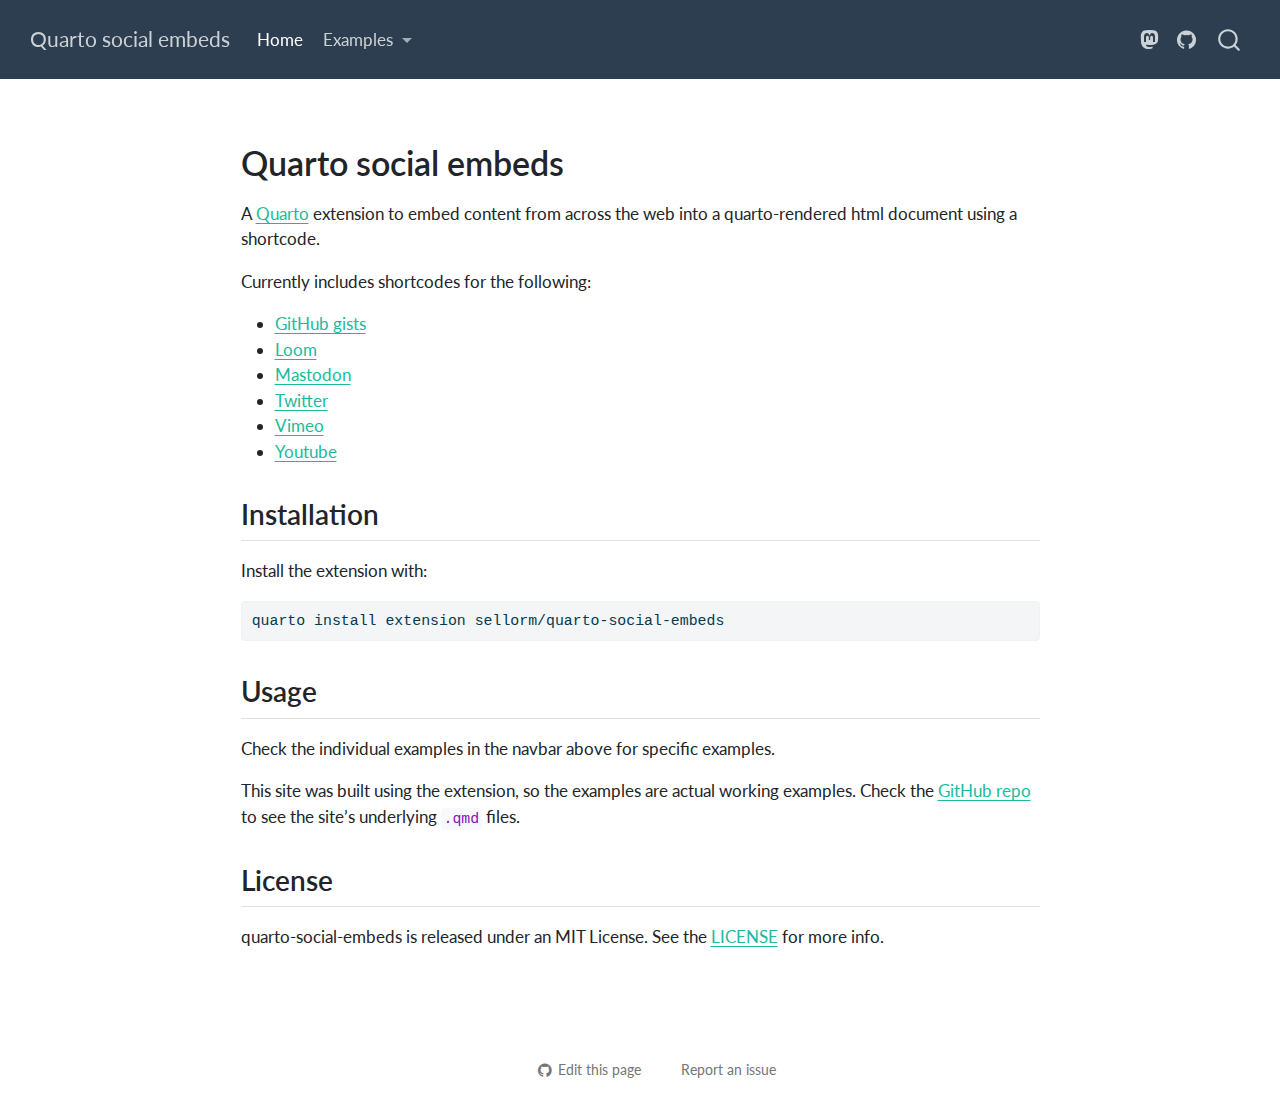
==== commit c538fc5c: "Built site for gh-pages" ====
--- a/index.html
+++ b/index.html
@@ -2,7 +2,7 @@
 <html xmlns="http://www.w3.org/1999/xhtml" lang="en" xml:lang="en"><head>
 
 <meta charset="utf-8">
-<meta name="generator" content="quarto-1.4.551">
+<meta name="generator" content="quarto-1.6.42">
 
 <meta name="viewport" content="width=device-width, initial-scale=1.0, user-scalable=yes">
 
@@ -33,7 +33,7 @@
 }
 @media print {
 pre > code.sourceCode { white-space: pre-wrap; }
-pre > code.sourceCode > span { text-indent: -5em; padding-left: 5em; }
+pre > code.sourceCode > span { display: inline-block; text-indent: -5em; padding-left: 5em; }
 }
 pre.numberSource code
   { counter-reset: source-line 0; }
@@ -69,10 +69,10 @@
 <script src="site_libs/quarto-html/tippy.umd.min.js"></script>
 <script src="site_libs/quarto-html/anchor.min.js"></script>
 <link href="site_libs/quarto-html/tippy.css" rel="stylesheet">
-<link href="site_libs/quarto-html/quarto-syntax-highlighting.css" rel="stylesheet" id="quarto-text-highlighting-styles">
+<link href="site_libs/quarto-html/quarto-syntax-highlighting-2f5df379a58b258e96c21c0638c20c03.css" rel="stylesheet" id="quarto-text-highlighting-styles">
 <script src="site_libs/bootstrap/bootstrap.min.js"></script>
 <link href="site_libs/bootstrap/bootstrap-icons.css" rel="stylesheet">
-<link href="site_libs/bootstrap/bootstrap.min.css" rel="stylesheet" id="quarto-bootstrap" data-mode="light">
+<link href="site_libs/bootstrap/bootstrap-d75320580429fd03ccc14abf5aea7e44.min.css" rel="stylesheet" append-hash="true" id="quarto-bootstrap" data-mode="light">
 <script id="quarto-search-options" type="application/json">{
   "location": "navbar",
   "copy-button": false,
@@ -117,7 +117,7 @@
     </a>
   </div>
             <div id="quarto-search" class="" title="Search"></div>
-          <button class="navbar-toggler" type="button" data-bs-toggle="collapse" data-bs-target="#navbarCollapse" aria-controls="navbarCollapse" aria-expanded="false" aria-label="Toggle navigation" onclick="if (window.quartoToggleHeadroom) { window.quartoToggleHeadroom(); }">
+          <button class="navbar-toggler" type="button" data-bs-toggle="collapse" data-bs-target="#navbarCollapse" aria-controls="navbarCollapse" role="menu" aria-expanded="false" aria-label="Toggle navigation" onclick="if (window.quartoToggleHeadroom) { window.quartoToggleHeadroom(); }">
   <span class="navbar-toggler-icon"></span>
 </button>
           <div class="collapse navbar-collapse" id="navbarCollapse">
@@ -127,10 +127,14 @@
 <span class="menu-text">Home</span></a>
   </li>  
   <li class="nav-item dropdown ">
-    <a class="nav-link dropdown-toggle" href="#" id="nav-menu-examples" role="button" data-bs-toggle="dropdown" aria-expanded="false">
+    <a class="nav-link dropdown-toggle" href="#" id="nav-menu-examples" role="link" data-bs-toggle="dropdown" aria-expanded="false">
  <span class="menu-text">Examples</span>
     </a>
     <ul class="dropdown-menu" aria-labelledby="nav-menu-examples">    
+        <li>
+    <a class="dropdown-item" href="./examples/bsky.html">
+ <span class="dropdown-text">Bluesky</span></a>
+  </li>  
         <li>
     <a class="dropdown-item" href="./examples/gists.html">
  <span class="dropdown-text">GitHub gists</span></a>
@@ -171,7 +175,7 @@
   </li>  
 </ul>
           </div> <!-- /navcollapse -->
-          <div class="quarto-navbar-tools">
+            <div class="quarto-navbar-tools">
 </div>
       </div> <!-- /container-fluid -->
     </nav>
@@ -182,7 +186,7 @@
 <!-- margin-sidebar -->
     
 <!-- main -->
-<main class="content" id="quarto-document-content">
+<main class="content" id="quarto-document-content"><header id="title-block-header" class="quarto-title-block"></header>
 
 
 
@@ -253,18 +257,7 @@
     }
     return false;
   }
-  const clipboard = new window.ClipboardJS('.code-copy-button', {
-    text: function(trigger) {
-      const codeEl = trigger.previousElementSibling.cloneNode(true);
-      for (const childEl of codeEl.children) {
-        if (isCodeAnnotation(childEl)) {
-          childEl.remove();
-        }
-      }
-      return codeEl.innerText;
-    }
-  });
-  clipboard.on('success', function(e) {
+  const onCopySuccess = function(e) {
     // button target
     const button = e.trigger;
     // don't keep focus
@@ -296,7 +289,27 @@
     }, 1000);
     // clear code selection
     e.clearSelection();
+  }
+  const getTextToCopy = function(trigger) {
+      const codeEl = trigger.previousElementSibling.cloneNode(true);
+      for (const childEl of codeEl.children) {
+        if (isCodeAnnotation(childEl)) {
+          childEl.remove();
+        }
+      }
+      return codeEl.innerText;
+  }
+  const clipboard = new window.ClipboardJS('.code-copy-button:not([data-in-quarto-modal])', {
+    text: getTextToCopy
   });
+  clipboard.on('success', onCopySuccess);
+  if (window.document.getElementById('quarto-embedded-source-code-modal')) {
+    const clipboardModal = new window.ClipboardJS('.code-copy-button[data-in-quarto-modal]', {
+      text: getTextToCopy,
+      container: window.document.getElementById('quarto-embedded-source-code-modal')
+    });
+    clipboardModal.on('success', onCopySuccess);
+  }
     var localhostRegex = new RegExp(/^(?:http|https):\/\/localhost\:?[0-9]*\//);
     var mailtoRegex = new RegExp(/^mailto:/);
       var filterRegex = new RegExp("https:\/\/quarto-social-embeds\.sellorm\.com");
@@ -304,7 +317,7 @@
         return filterRegex.test(href) || localhostRegex.test(href) || mailtoRegex.test(href);
     }
     // Inspect non-navigation links and adorn them if external
- 	var links = window.document.querySelectorAll('a[href]:not(.nav-link):not(.navbar-brand):not(.toc-action):not(.sidebar-link):not(.sidebar-item-toggle):not(.pagination-link):not(.no-external):not([aria-hidden]):not(.dropdown-item):not(.quarto-navigation-tool)');
+ 	var links = window.document.querySelectorAll('a[href]:not(.nav-link):not(.navbar-brand):not(.toc-action):not(.sidebar-link):not(.sidebar-item-toggle):not(.pagination-link):not(.no-external):not([aria-hidden]):not(.dropdown-item):not(.quarto-navigation-tool):not(.about-link)');
     for (var i=0; i<links.length; i++) {
       const link = links[i];
       if (!isInternal(link.href)) {
@@ -401,7 +414,6 @@
       if (window.Quarto?.typesetMath) {
         window.Quarto.typesetMath(note);
       }
-      // TODO in 1.5, we should make sure this works without a callout special case
       if (note.classList.contains("callout")) {
         return note.outerHTML;
       } else {
--- a/site_libs/quarto-html/quarto-syntax-highlighting-2f5df379a58b258e96c21c0638c20c03.css
+++ b/site_libs/quarto-html/quarto-syntax-highlighting-2f5df379a58b258e96c21c0638c20c03.css
@@ -0,0 +1,205 @@
+/* quarto syntax highlight colors */
+:root {
+  --quarto-hl-ot-color: #003B4F;
+  --quarto-hl-at-color: #657422;
+  --quarto-hl-ss-color: #20794D;
+  --quarto-hl-an-color: #5E5E5E;
+  --quarto-hl-fu-color: #4758AB;
+  --quarto-hl-st-color: #20794D;
+  --quarto-hl-cf-color: #003B4F;
+  --quarto-hl-op-color: #5E5E5E;
+  --quarto-hl-er-color: #AD0000;
+  --quarto-hl-bn-color: #AD0000;
+  --quarto-hl-al-color: #AD0000;
+  --quarto-hl-va-color: #111111;
+  --quarto-hl-bu-color: inherit;
+  --quarto-hl-ex-color: inherit;
+  --quarto-hl-pp-color: #AD0000;
+  --quarto-hl-in-color: #5E5E5E;
+  --quarto-hl-vs-color: #20794D;
+  --quarto-hl-wa-color: #5E5E5E;
+  --quarto-hl-do-color: #5E5E5E;
+  --quarto-hl-im-color: #00769E;
+  --quarto-hl-ch-color: #20794D;
+  --quarto-hl-dt-color: #AD0000;
+  --quarto-hl-fl-color: #AD0000;
+  --quarto-hl-co-color: #5E5E5E;
+  --quarto-hl-cv-color: #5E5E5E;
+  --quarto-hl-cn-color: #8f5902;
+  --quarto-hl-sc-color: #5E5E5E;
+  --quarto-hl-dv-color: #AD0000;
+  --quarto-hl-kw-color: #003B4F;
+}
+
+/* other quarto variables */
+:root {
+  --quarto-font-monospace: SFMono-Regular, Menlo, Monaco, Consolas, "Liberation Mono", "Courier New", monospace;
+}
+
+pre > code.sourceCode > span {
+  color: #003B4F;
+}
+
+code span {
+  color: #003B4F;
+}
+
+code.sourceCode > span {
+  color: #003B4F;
+}
+
+div.sourceCode,
+div.sourceCode pre.sourceCode {
+  color: #003B4F;
+}
+
+code span.ot {
+  color: #003B4F;
+  font-style: inherit;
+}
+
+code span.at {
+  color: #657422;
+  font-style: inherit;
+}
+
+code span.ss {
+  color: #20794D;
+  font-style: inherit;
+}
+
+code span.an {
+  color: #5E5E5E;
+  font-style: inherit;
+}
+
+code span.fu {
+  color: #4758AB;
+  font-style: inherit;
+}
+
+code span.st {
+  color: #20794D;
+  font-style: inherit;
+}
+
+code span.cf {
+  color: #003B4F;
+  font-weight: bold;
+  font-style: inherit;
+}
+
+code span.op {
+  color: #5E5E5E;
+  font-style: inherit;
+}
+
+code span.er {
+  color: #AD0000;
+  font-style: inherit;
+}
+
+code span.bn {
+  color: #AD0000;
+  font-style: inherit;
+}
+
+code span.al {
+  color: #AD0000;
+  font-style: inherit;
+}
+
+code span.va {
+  color: #111111;
+  font-style: inherit;
+}
+
+code span.bu {
+  font-style: inherit;
+}
+
+code span.ex {
+  font-style: inherit;
+}
+
+code span.pp {
+  color: #AD0000;
+  font-style: inherit;
+}
+
+code span.in {
+  color: #5E5E5E;
+  font-style: inherit;
+}
+
+code span.vs {
+  color: #20794D;
+  font-style: inherit;
+}
+
+code span.wa {
+  color: #5E5E5E;
+  font-style: italic;
+}
+
+code span.do {
+  color: #5E5E5E;
+  font-style: italic;
+}
+
+code span.im {
+  color: #00769E;
+  font-style: inherit;
+}
+
+code span.ch {
+  color: #20794D;
+  font-style: inherit;
+}
+
+code span.dt {
+  color: #AD0000;
+  font-style: inherit;
+}
+
+code span.fl {
+  color: #AD0000;
+  font-style: inherit;
+}
+
+code span.co {
+  color: #5E5E5E;
+  font-style: inherit;
+}
+
+code span.cv {
+  color: #5E5E5E;
+  font-style: italic;
+}
+
+code span.cn {
+  color: #8f5902;
+  font-style: inherit;
+}
+
+code span.sc {
+  color: #5E5E5E;
+  font-style: inherit;
+}
+
+code span.dv {
+  color: #AD0000;
+  font-style: inherit;
+}
+
+code span.kw {
+  color: #003B4F;
+  font-weight: bold;
+  font-style: inherit;
+}
+
+.prevent-inlining {
+  content: "</";
+}
+
+/*# sourceMappingURL=35eb38a806ee71ea6d2563be2308c832.css.map */
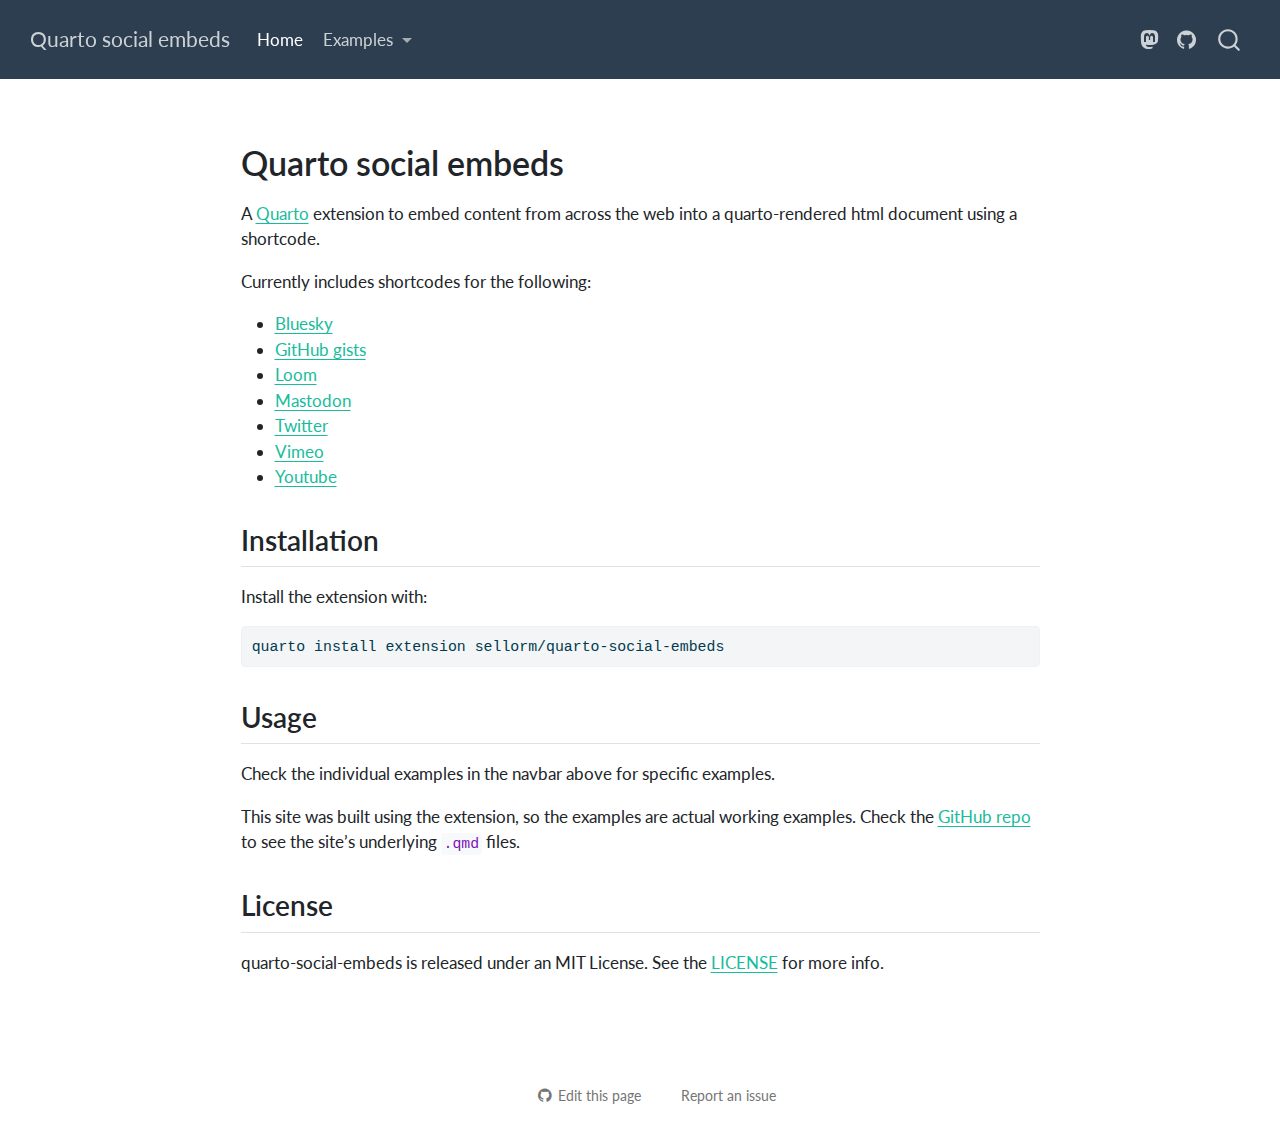
==== commit c6365915: "Built site for gh-pages" ====
--- a/index.html
+++ b/index.html
@@ -196,6 +196,7 @@
 <p>A <a href="https://quarto.org">Quarto</a> extension to embed content from across the web into a quarto-rendered html document using a shortcode.</p>
 <p>Currently includes shortcodes for the following:</p>
 <ul>
+<li><a href="./examples/bsky.html">Bluesky</a></li>
 <li><a href="./examples/gists.html">GitHub gists</a></li>
 <li><a href="./examples/loom.html">Loom</a></li>
 <li><a href="./examples/mastodon.html">Mastodon</a></li>
